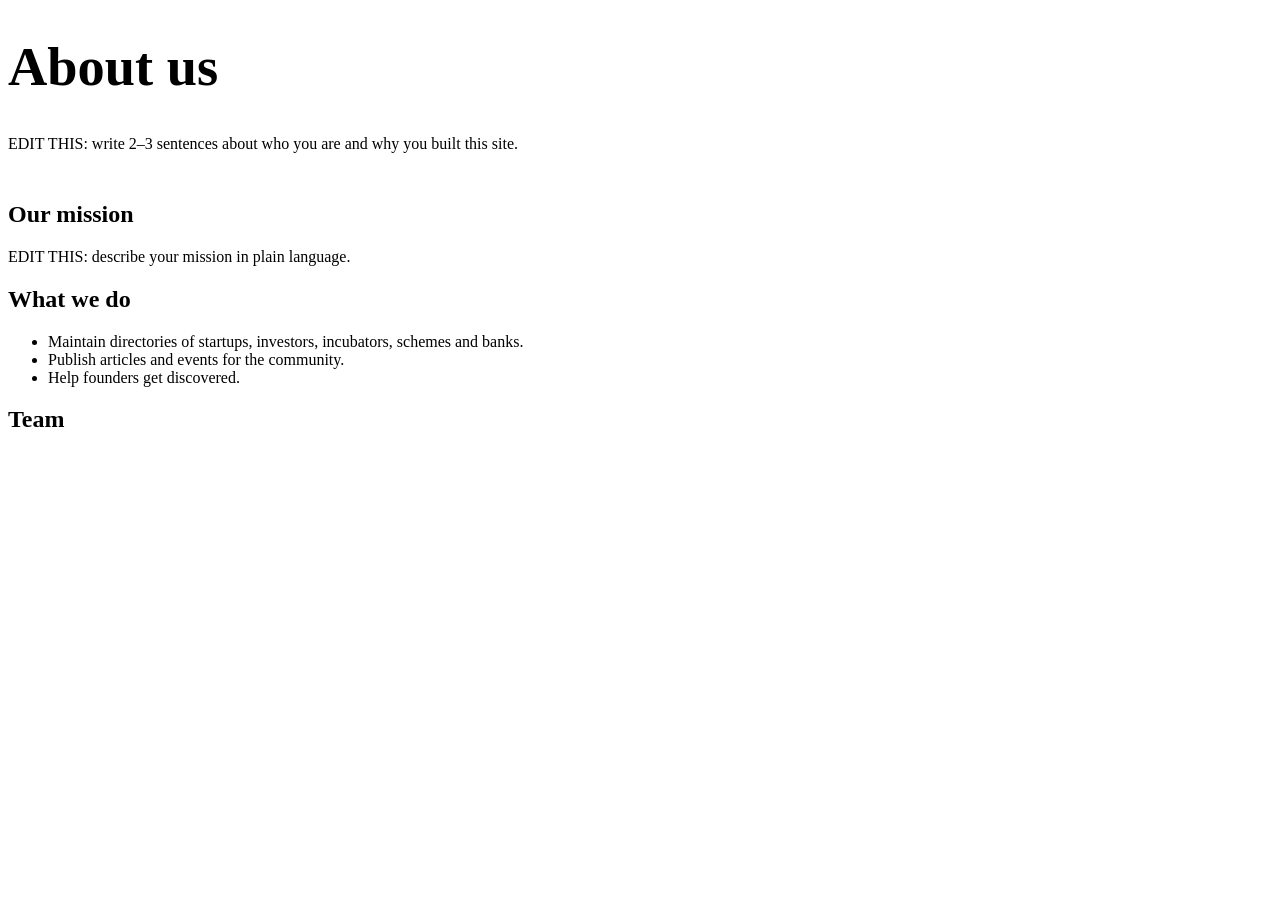
==== about.html @ 09feb03a "Add files via upload" ====
<!doctype html>
<html lang="en">
<head>
<meta charset="utf-8"><meta name="viewport" content="width=device-width,initial-scale=1">
<title>About</title>
<meta name="description" content="About us and the team.">
<link rel="preconnect" href="https://fonts.googleapis.com"><link rel="preconnect" href="https://fonts.gstatic.com" crossorigin>
<link href="https://fonts.googleapis.com/css2?family=Bricolage+Grotesque:opsz,wght@12..96,600;12..96,700;12..96,800&family=Instrument+Sans:wght@400;500;600;700&display=swap" rel="stylesheet">
<link rel="stylesheet" href="css/style.css">
</head>
<body data-page="about">
<main>
  <div class="page-hero wrap"><h1 style="font-size:clamp(2.1rem,4.6vw,3.4rem)">About us</h1>
    <p class="lead">EDIT THIS: write 2–3 sentences about who you are and why you built this site.</p></div>
  <section style="padding-top:12px"><div class="wrap prose">
    <h2>Our mission</h2><p>EDIT THIS: describe your mission in plain language.</p>
    <h2>What we do</h2><ul><li>Maintain directories of startups, investors, incubators, schemes and banks.</li><li>Publish articles and events for the community.</li><li>Help founders get discovered.</li></ul>
  </div></section>
  <section class="band" id="team-section"><div class="wrap"><div class="sec-head"><h2>Team</h2></div><div class="grid g3" id="team"></div></div></section>
</main>
<script src="js/config.js"></script><script src="js/sample-data.js"></script><script src="js/data.js"></script><script src="js/layout.js"></script><script src="js/pages.js"></script>
</body>
</html>
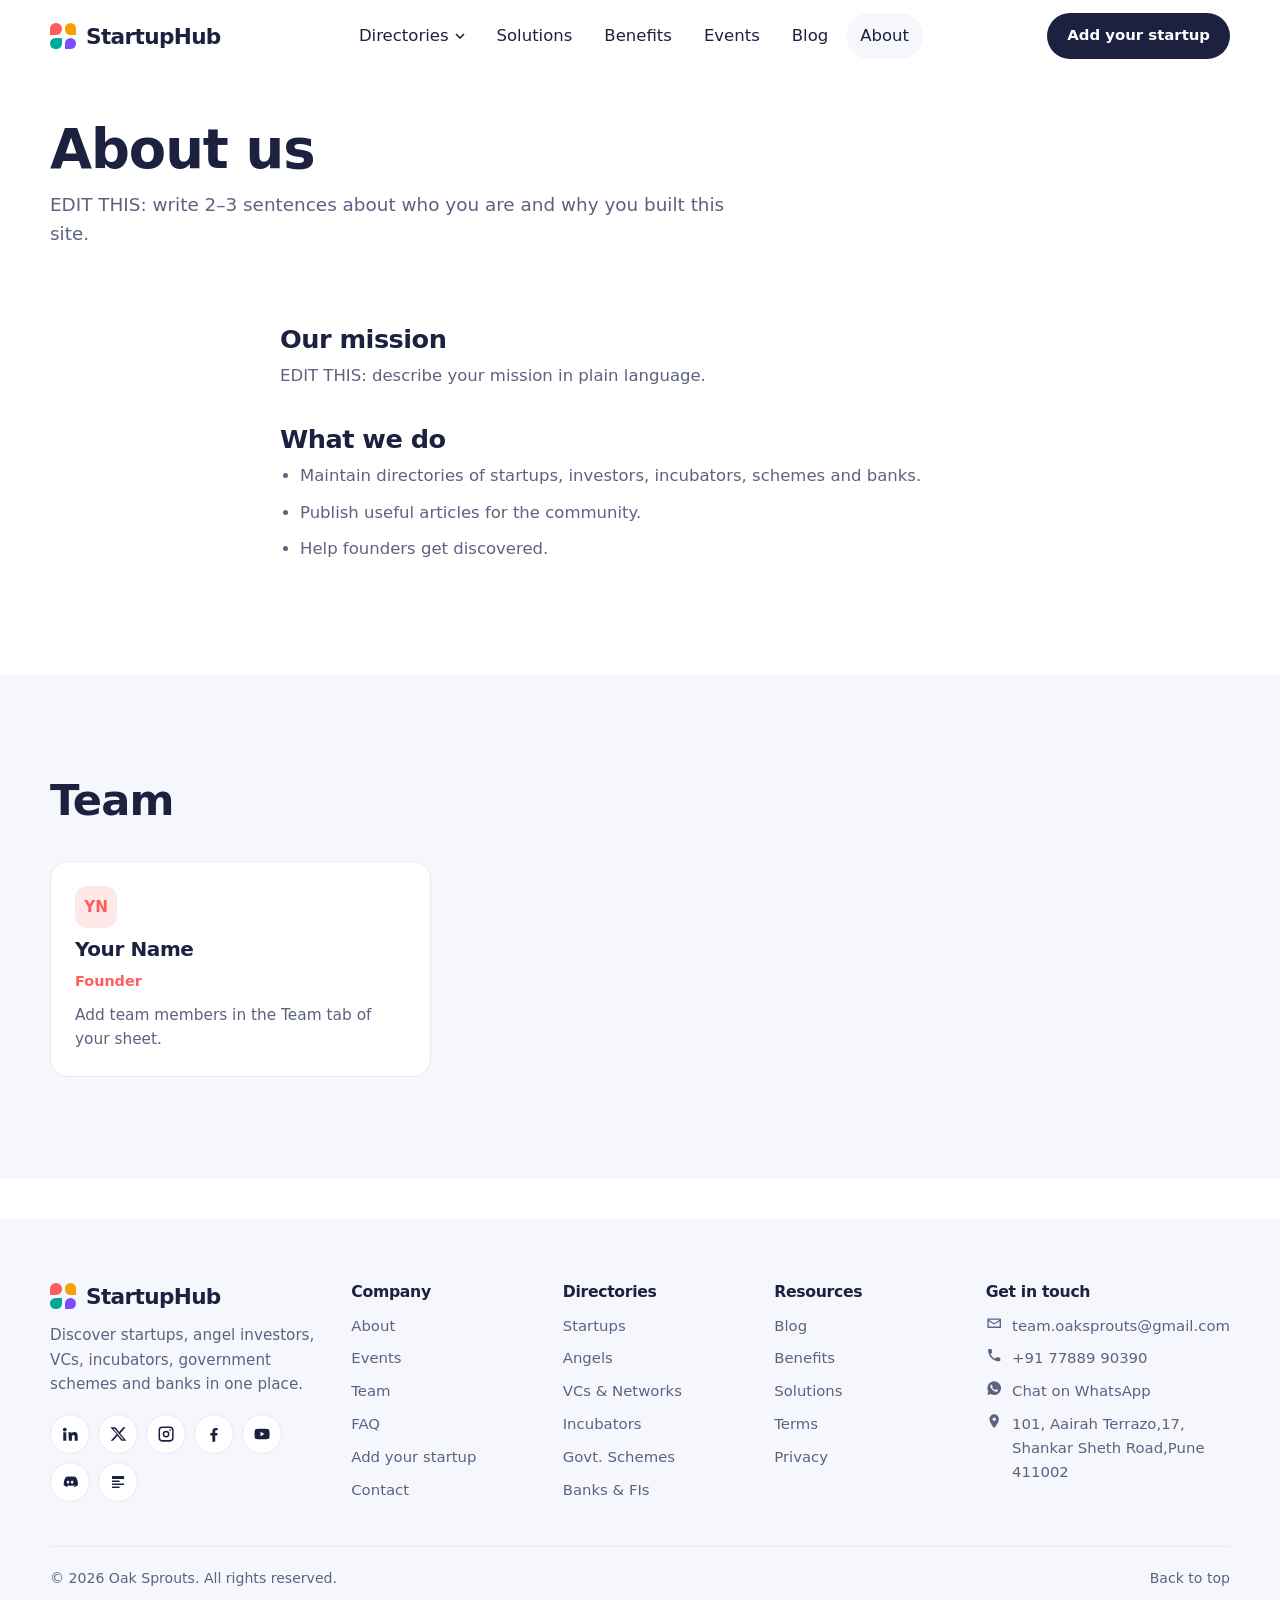
==== commit 97fe549a: "Add files via upload" ====
--- a/about.html
+++ b/about.html
@@ -14,7 +14,7 @@
     <p class="lead">EDIT THIS: write 2–3 sentences about who you are and why you built this site.</p></div>
   <section style="padding-top:12px"><div class="wrap prose">
     <h2>Our mission</h2><p>EDIT THIS: describe your mission in plain language.</p>
-    <h2>What we do</h2><ul><li>Maintain directories of startups, investors, incubators, schemes and banks.</li><li>Publish articles and events for the community.</li><li>Help founders get discovered.</li></ul>
+    <h2>What we do</h2><ul><li>Maintain directories of startups, investors, incubators, schemes and banks.</li><li>Publish useful articles for the community.</li><li>Help founders get discovered.</li></ul>
   </div></section>
   <section class="band" id="team-section"><div class="wrap"><div class="sec-head"><h2>Team</h2></div><div class="grid g3" id="team"></div></div></section>
 </main>
--- a/css/style.css
+++ b/css/style.css
@@ -0,0 +1,322 @@
+/* ===== Tokens ===== */
+:root{
+  --bg:#ffffff; --ink:#1d2140; --muted:#5c6280; --line:#e6e8f3; --soft:#f6f7fd;
+  --coral:#ff5c5c; --amber:#f5a200; --violet:#7c4dff; --teal:#00a99d; --blue:#2f80ed; --green:#22a559;
+  --r:18px; --r-sm:12px;
+  --display:"Bricolage Grotesque",system-ui,sans-serif; --body:"Instrument Sans",system-ui,sans-serif;
+  --shadow:0 1px 2px rgba(29,33,64,.06),0 8px 24px -12px rgba(29,33,64,.18);
+  --wrap:1180px;
+}
+*{box-sizing:border-box;margin:0}
+html{scroll-behavior:smooth;-webkit-text-size-adjust:100%}
+body{background:var(--bg);color:var(--ink);font:400 16.5px/1.6 var(--body);-webkit-font-smoothing:antialiased;overflow-x:hidden}
+body.lock{overflow:hidden}
+img{max-width:100%;display:block}
+a{color:inherit;text-decoration:none}
+button,input,select,textarea{font:inherit;color:inherit}
+:focus-visible{outline:3px solid var(--violet);outline-offset:2px;border-radius:6px}
+.wrap{width:min(var(--wrap),100% - 40px);margin-inline:auto}
+.ic{width:1.1em;height:1.1em;flex:none}
+h1,h2,h3,h4{font-family:var(--display);line-height:1.1;letter-spacing:-.02em;font-weight:700}
+h1{font-size:clamp(2.4rem,5.4vw,4.3rem);font-weight:800}
+h2{font-size:clamp(1.8rem,3.4vw,2.7rem)}
+h3{font-size:1.25rem}
+p.lead{font-size:1.15rem;color:var(--muted);max-width:60ch}
+section{padding:clamp(56px,8vw,104px) 0}
+.sec-head{display:flex;justify-content:space-between;align-items:flex-end;gap:20px;margin-bottom:36px;flex-wrap:wrap}
+.sec-head p{color:var(--muted);margin-top:8px;max-width:52ch}
+.link-arrow{display:inline-flex;gap:8px;align-items:center;font-weight:600;color:var(--violet)}
+.link-arrow:hover .ic{transform:translateX(4px)}
+.link-arrow .ic{transition:transform .2s}
+
+/* ===== Buttons ===== */
+.btn{display:inline-flex;align-items:center;gap:8px;justify-content:center;border-radius:999px;padding:13px 24px;font-weight:600;border:2px solid transparent;cursor:pointer;transition:transform .15s,box-shadow .15s,background .15s;white-space:nowrap}
+.btn:active{transform:scale(.97)}
+.btn-solid{background:var(--ink);color:#fff}
+.btn-solid:hover{background:var(--violet);box-shadow:0 8px 20px -8px var(--violet)}
+.btn-ghost{border-color:var(--line);background:#fff}
+.btn-ghost:hover{border-color:var(--ink)}
+.btn-color{background:var(--c,var(--violet));color:#fff}
+.btn-color:hover{box-shadow:0 8px 20px -8px var(--c,var(--violet))}
+.btn-sm{padding:9px 18px;font-size:.93rem}
+
+/* ===== Header ===== */
+.sample-bar{background:#fff7e0;border-bottom:1px solid #ffe3a0;text-align:center;font-size:.85rem;padding:7px 12px;color:#7a5200}
+.sample-bar code{background:#fff;padding:1px 6px;border-radius:5px}
+.site-header{position:sticky;top:0;z-index:50;background:rgba(255,255,255,.92);backdrop-filter:blur(10px);transition:box-shadow .2s}
+.site-header.scrolled{box-shadow:0 1px 0 var(--line)}
+.bar{display:flex;align-items:center;justify-content:space-between;height:72px;gap:20px}
+.brand{display:flex;align-items:center;gap:10px;font:800 1.35rem var(--display);letter-spacing:-.03em}
+.mark{display:grid;grid-template-columns:1fr 1fr;gap:3px;width:26px;height:26px}
+.mark i{border-radius:50% 50% 50% 0;display:block}
+.mark i:nth-child(1){background:var(--coral)} .mark i:nth-child(2){background:var(--amber);border-radius:50% 50% 0 50%}
+.mark i:nth-child(3){background:var(--teal);border-radius:50% 0 50% 50%} .mark i:nth-child(4){background:var(--violet)}
+.nav{display:flex;align-items:center;gap:4px}
+.nav-link{background:none;border:0;padding:10px 14px;border-radius:999px;font-weight:500;cursor:pointer;display:inline-flex;align-items:center;gap:6px;color:var(--ink)}
+.nav-link:hover,.nav-link.on{background:var(--soft)}
+.bar-right{display:flex;align-items:center;gap:10px}
+.nav-cta-m{display:none}
+.has-mega{position:relative}
+.mega{position:absolute;top:calc(100% + 10px);left:-120px;width:min(640px,92vw);background:#fff;border:1px solid var(--line);border-radius:var(--r);box-shadow:var(--shadow);padding:12px;display:none;grid-template-columns:1fr 1fr;gap:4px}
+.has-mega.open .mega{display:grid}
+.mega a{display:flex;gap:12px;padding:12px;border-radius:var(--r-sm)}
+.mega a:hover{background:var(--soft)}
+.mega i{width:12px;height:12px;border-radius:50%;background:var(--c);margin-top:7px;flex:none}
+.mega b{display:block;font-weight:600}.mega small{color:var(--muted);font-size:.84rem;line-height:1.35;display:block}
+.burger{display:none;width:44px;height:44px;border-radius:50%;border:1px solid var(--line);background:#fff;cursor:pointer;position:relative}
+.burger span{position:absolute;left:12px;right:12px;height:2px;background:var(--ink);transition:.2s}
+.burger span:first-child{top:17px}.burger span:last-child{top:25px}
+.burger[aria-expanded=true] span:first-child{top:21px;transform:rotate(45deg)}
+.burger[aria-expanded=true] span:last-child{top:21px;transform:rotate(-45deg)}
+
+/* ===== Hero ===== */
+.hero{padding:clamp(40px,6vw,84px) 0 clamp(48px,6vw,80px);position:relative;overflow:hidden}
+.hero-grid{display:grid;grid-template-columns:1.05fr .95fr;gap:48px;align-items:center}
+.hero h1 em{font-style:normal;background:linear-gradient(transparent 62%,#ffd9d9 62%)}
+.hero .lead{margin:22px 0 30px}
+.hero-actions{display:flex;gap:12px;flex-wrap:wrap}
+.shape{position:absolute;z-index:-1;border-radius:50%}
+.s1{width:220px;height:220px;background:#ffe9e9;top:-60px;right:-60px}
+.s2{width:120px;height:120px;background:#e4fbf8;bottom:30px;left:-40px;border-radius:30px;transform:rotate(18deg)}
+.s3{width:70px;height:70px;background:#ece5ff;top:40%;right:44%;border-radius:50% 50% 0 50%}
+
+/* Search console */
+.console{background:#fff;border:1.5px solid var(--line);border-radius:26px;box-shadow:var(--shadow);padding:18px}
+.console h2{font-size:1.15rem;margin:2px 4px 12px}
+.tabs{display:flex;gap:6px;flex-wrap:wrap;margin-bottom:12px}
+.tab{border:1.5px solid var(--line);background:#fff;border-radius:999px;padding:7px 14px;font-size:.88rem;font-weight:600;cursor:pointer;display:inline-flex;align-items:center;gap:7px}
+.tab i{width:9px;height:9px;border-radius:50%;background:var(--c)}
+.tab:hover{border-color:var(--c)}
+.tab[aria-selected=true]{background:var(--c);border-color:var(--c);color:#fff}
+.tab[aria-selected=true] i{background:#fff}
+.sbox{display:flex;align-items:center;gap:10px;border:1.5px solid var(--line);border-radius:16px;padding:0 14px;background:var(--soft)}
+.sbox:focus-within{border-color:var(--sc,var(--violet));background:#fff}
+.sbox input{flex:1;border:0;background:none;padding:15px 0;outline:0;min-width:0}
+.results{margin-top:10px;display:grid;gap:4px;max-height:280px;overflow:auto}
+.res{display:flex;gap:12px;align-items:center;padding:10px;border-radius:12px}
+.res:hover{background:var(--soft)}
+.res small{color:var(--muted);display:block;font-size:.84rem}
+.res .go{margin-left:auto;color:var(--muted)}
+.empty{padding:22px 10px;text-align:center;color:var(--muted)}
+.av{width:42px;height:42px;border-radius:12px;display:grid;place-items:center;font:700 .95rem var(--display);background:color-mix(in srgb,var(--c) 14%,#fff);color:var(--c);flex:none;overflow:hidden}
+.av img{width:100%;height:100%;object-fit:cover}
+
+/* Stats */
+.stats{display:grid;grid-template-columns:repeat(6,1fr);gap:14px;margin-top:56px}
+.stat{border-radius:var(--r);padding:20px 18px;background:color-mix(in srgb,var(--c) 10%,#fff);position:relative}
+.stat b{display:block;font:800 clamp(1.7rem,3vw,2.3rem) var(--display);color:var(--c);letter-spacing:-.03em}
+.stat span{font-weight:600}
+.stat small{display:block;color:var(--muted);font-size:.82rem;margin-top:2px}
+
+/* ===== Cards ===== */
+.grid{display:grid;gap:18px}
+.g3{grid-template-columns:repeat(3,1fr)} .g2{grid-template-columns:repeat(2,1fr)} .g4{grid-template-columns:repeat(4,1fr)}
+.card{background:#fff;border:1.5px solid var(--line);border-radius:var(--r);padding:24px;transition:border-color .2s,transform .2s,box-shadow .2s;display:flex;flex-direction:column;gap:10px;position:relative}
+a.card:hover,.card.click:hover{border-color:var(--c,var(--ink));transform:translateY(-3px);box-shadow:0 14px 30px -18px var(--c,var(--ink))}
+.card p{color:var(--muted);font-size:.96rem}
+.chip{display:inline-block;padding:3px 11px;border-radius:999px;font-size:.78rem;font-weight:600;background:color-mix(in srgb,var(--c,var(--violet)) 12%,#fff);color:var(--c,var(--violet))}
+.chips{display:flex;gap:6px;flex-wrap:wrap}
+.chip.plain{background:var(--soft);color:var(--muted)}
+.dot-icon{width:46px;height:46px;border-radius:14px;background:var(--c);display:grid;place-items:center;color:#fff}
+.dot-icon .ic{width:22px;height:22px}
+.prod{min-height:200px;justify-content:space-between}
+.prod .big{font:800 1.5rem var(--display);color:var(--c)}
+.adv{background:color-mix(in srgb,var(--c) 7%,#fff);border-color:transparent}
+.adv small{font-weight:700;color:var(--c)}
+.band{background:var(--soft)}
+
+/* ===== Marquee ===== */
+.marquee{overflow:hidden;mask-image:linear-gradient(90deg,transparent,#000 8%,#000 92%,transparent)}
+.track{display:flex;gap:16px;width:max-content;animation:slide 40s linear infinite}
+.marquee:hover .track{animation-play-state:paused}
+.logo-pill{border:1.5px solid var(--line);background:#fff;border-radius:14px;height:68px;min-width:160px;padding:0 22px;display:grid;place-items:center;font:700 1rem var(--display);color:var(--muted)}
+.logo-pill img{max-height:40px;width:auto}
+@keyframes slide{to{transform:translateX(-50%)}}
+
+/* ===== CTA / newsletter ===== */
+.cta{background:var(--ink);color:#fff;border-radius:32px;padding:clamp(32px,6vw,64px);display:grid;grid-template-columns:1.2fr 1fr;gap:32px;align-items:center;position:relative;overflow:hidden}
+.cta p{color:#c8cbe6;margin-top:10px}
+.cta .dots{position:absolute;right:-30px;top:-30px;display:grid;grid-template-columns:repeat(3,38px);gap:10px;opacity:.95}
+.cta .dots i{width:38px;height:38px;border-radius:50%}
+.nl{display:flex;gap:8px;background:#fff;padding:6px;border-radius:999px}
+.nl input{flex:1;border:0;padding:10px 16px;border-radius:999px;outline:0;min-width:0;color:var(--ink)}
+.nl-msg{font-size:.9rem;margin-top:10px;min-height:1.2em}
+
+/* ===== Directory page ===== */
+.page-hero{padding:48px 0 28px}
+.page-hero p{color:var(--muted);margin-top:10px;max-width:60ch}
+.toolbar{position:sticky;top:72px;z-index:20;background:rgba(255,255,255,.95);backdrop-filter:blur(8px);padding:14px 0;border-bottom:1px solid var(--line)}
+.filters{display:grid;grid-template-columns:2fr 1fr 1fr 1fr auto;gap:10px;margin-top:14px}
+.sel{border:1.5px solid var(--line);border-radius:14px;padding:12px 14px;background:#fff;min-width:0}
+.meta{display:flex;justify-content:space-between;color:var(--muted);font-size:.92rem;margin:22px 0 14px;flex-wrap:wrap;gap:8px}
+.item{cursor:pointer;text-align:left}
+.item .top{display:flex;gap:14px;align-items:center}
+.item h3{font-size:1.1rem}
+.item .tag{color:var(--muted);font-size:.9rem}
+.item .foot{display:flex;justify-content:space-between;align-items:center;margin-top:auto;padding-top:8px;color:var(--muted);font-size:.86rem}
+.new{position:absolute;top:14px;right:14px;background:var(--green);color:#fff;font-size:.7rem;font-weight:700;border-radius:999px;padding:2px 9px}
+.more{display:flex;justify-content:center;margin-top:30px}
+
+/* Modal */
+.modal{position:fixed;inset:0;background:rgba(29,33,64,.5);display:none;place-items:center;z-index:100;padding:20px}
+.modal.open{display:grid}
+.sheet{background:#fff;border-radius:26px;width:min(640px,100%);max-height:88vh;overflow:auto;padding:30px;position:relative;animation:pop .22s ease-out}
+@keyframes pop{from{transform:translateY(14px);opacity:0}}
+.sheet .x{position:absolute;top:16px;right:16px;width:40px;height:40px;border-radius:50%;border:1px solid var(--line);background:#fff;cursor:pointer;font-size:1.2rem}
+.sheet h2{font-size:1.7rem;margin:14px 0 4px}
+.kv{display:grid;grid-template-columns:130px 1fr;gap:8px 16px;margin:20px 0;font-size:.97rem}
+.kv dt{color:var(--muted)} .kv dd{margin:0;font-weight:500;word-break:break-word}
+
+/* ===== Simple pages ===== */
+.prose{max-width:720px}.prose h2{margin:36px 0 10px;font-size:1.6rem}.prose p,.prose li{color:var(--muted);margin-bottom:10px}.prose ul{padding-left:20px}
+.row{display:flex;gap:16px;align-items:center}
+.date-badge{width:64px;height:68px;border-radius:14px;background:color-mix(in srgb,var(--c) 12%,#fff);color:var(--c);display:grid;place-items:center;text-align:center;font:800 1.4rem/1 var(--display);flex:none}
+.date-badge small{font:600 .72rem var(--body);display:block;text-transform:none}
+details{border:1.5px solid var(--line);border-radius:var(--r-sm);padding:16px 20px;background:#fff}
+details+details{margin-top:10px}
+summary{cursor:pointer;font-weight:600;list-style:none;display:flex;justify-content:space-between;gap:14px}
+summary::after{content:"+";font-size:1.4rem;line-height:1;color:var(--violet)}
+details[open] summary::after{content:"–"}
+details p{color:var(--muted);margin-top:10px}
+.plan.featured{border-color:var(--c);box-shadow:0 20px 40px -24px var(--c)}
+.plan .price{font:800 2.4rem var(--display)}
+.plan ul{list-style:none;padding:0;display:grid;gap:8px;margin:8px 0 14px}
+.plan li::before{content:"✓";color:var(--c);font-weight:800;margin-right:10px}
+form.stack{display:grid;gap:12px}
+form.stack input,form.stack textarea,form.stack select{border:1.5px solid var(--line);border-radius:14px;padding:13px 15px;width:100%}
+form.stack textarea{min-height:130px;resize:vertical}
+.tabs-lg .tab{padding:10px 18px;font-size:.95rem}
+
+/* ===== Footer ===== */
+.site-footer{background:var(--soft);padding:64px 0 28px;margin-top:40px}
+.ftop{display:grid;grid-template-columns:1.5fr repeat(4,1fr);gap:32px}
+.fbrand p{color:var(--muted);margin:14px 0 18px;max-width:34ch;font-size:.95rem}
+.socials{display:flex;gap:8px;flex-wrap:wrap}
+.soc{width:40px;height:40px;border-radius:50%;display:grid;place-items:center;background:#fff;border:1px solid var(--line)}
+a.soc:hover{background:var(--ink);color:#fff}
+.soc.is-empty{opacity:.4;border-style:dashed;cursor:help}
+.fcol h4{font-size:.98rem;margin-bottom:14px}
+.fcol ul{list-style:none;padding:0;display:grid;gap:9px;font-size:.93rem;color:var(--muted)}
+.fcol a:hover{color:var(--violet)}
+.fcontact li a,.fcontact li{display:flex;gap:10px;align-items:flex-start}
+.fcontact .is-empty{opacity:.55;font-style:italic;cursor:help}
+.fbot{display:flex;justify-content:space-between;border-top:1px solid var(--line);margin-top:44px;padding-top:20px;color:var(--muted);font-size:.88rem;flex-wrap:wrap;gap:10px}
+
+/* ===== Responsive ===== */
+@media (max-width:1000px){
+  .hero-grid,.cta{grid-template-columns:1fr}
+  .stats{grid-template-columns:repeat(3,1fr)}
+  .g4{grid-template-columns:repeat(2,1fr)} .g3{grid-template-columns:repeat(2,1fr)}
+  .ftop{grid-template-columns:1fr 1fr}.fbrand{grid-column:1/-1}
+  .filters{grid-template-columns:1fr 1fr}.filters .sbox{grid-column:1/-1}
+  .burger{display:block}
+  .hide-m{display:none}
+  .nav{position:fixed;inset:72px 0 0;background:#fff;flex-direction:column;align-items:stretch;padding:20px;overflow:auto;display:none;gap:2px}
+  .nav.open{display:flex}
+  .nav-link{justify-content:space-between;font-size:1.1rem;padding:14px}
+  .nav-cta-m{display:inline-flex;margin-top:12px}
+  .mega{position:static;width:auto;box-shadow:none;border:0;grid-template-columns:1fr;padding:0 0 8px}
+  .toolbar{position:static}
+}
+@media (max-width:620px){
+  .g3,.g2,.g4{grid-template-columns:1fr}
+  .stats{grid-template-columns:repeat(2,1fr)}
+  .ftop{grid-template-columns:1fr}
+  .kv{grid-template-columns:1fr;gap:2px}.kv dd{margin-bottom:10px}
+  .nl{flex-direction:column;border-radius:20px}
+}
+@media (prefers-reduced-motion:reduce){*{animation:none!important;transition:none!important;scroll-behavior:auto!important}}
+
+/* ===================== v2 additions ===================== */
+.chip.warn{--c:#c2410c;background:#fff1e6;color:#c2410c}
+a.chip.facet{text-decoration:none;transition:background .15s,color .15s,transform .15s}
+a.chip.facet:hover{background:var(--c,var(--violet));color:#fff}
+.card .foot{flex-wrap:wrap;gap:8px}
+.cmp{display:inline-flex;align-items:center;gap:6px;font-weight:600;color:var(--ink);cursor:pointer;padding:5px 10px;border:1.5px solid var(--line);border-radius:999px;background:#fff;font-size:.82rem}
+.cmp:hover{border-color:var(--c)}
+.cmp input{accent-color:var(--c,var(--violet));width:16px;height:16px;margin:0}
+.facet-active{display:inline-flex;gap:8px;align-items:center;background:color-mix(in srgb,var(--dir,var(--violet)) 12%,#fff);color:var(--ink);padding:5px 8px 5px 14px;border-radius:999px;font-size:.9rem}
+.facet-active a{display:grid;place-items:center;width:24px;height:24px;border-radius:50%;background:#fff;font-weight:700}
+.meta{align-items:center}
+
+/* detail pop-up (startups) */
+.sheet .blk{margin-top:20px}
+.sheet .blk h4{font:700 .95rem var(--display);margin-bottom:6px}
+.sheet .blk p{color:var(--muted)}
+.sheet .actions{display:flex;gap:10px;margin-top:26px;flex-wrap:wrap}
+.founders{display:grid;gap:12px}
+.fcard{display:flex;gap:12px;padding:14px;border:1.5px solid var(--line);border-radius:14px}
+.fcard small{display:block;color:var(--muted)}
+.fcard p{font-size:.92rem;margin:4px 0}
+
+/* compare bar */
+.cmpbar{position:fixed;left:0;right:0;bottom:0;z-index:60;background:#fff;border-top:1.5px solid var(--line);box-shadow:0 -10px 30px -18px rgba(29,33,64,.35)}
+.cmpbar[hidden]{display:none}
+.cmpbar-in{display:flex;gap:14px;justify-content:space-between;align-items:center;padding:12px 0}
+.cmp-items{display:flex;gap:8px;flex-wrap:wrap;align-items:center;min-width:0}
+.cmp-title{font-weight:700}
+.cmp-pill{display:inline-flex;align-items:center;gap:6px;background:#ffecec;color:#b42318;border-radius:999px;padding:5px 6px 5px 12px;font-size:.88rem;font-weight:600;max-width:200px}
+.cmp-pill button{border:0;background:#fff;border-radius:50%;width:22px;height:22px;cursor:pointer;line-height:1;font-weight:700}
+.cmp-hint{color:var(--muted);font-size:.88rem}
+.cmp-act{display:flex;gap:8px;flex:none}
+.btn.off{opacity:.45;cursor:not-allowed}
+body:has(.cmpbar:not([hidden])) .site-footer{padding-bottom:110px}
+.toast{position:fixed;left:50%;bottom:90px;transform:translate(-50%,20px);background:var(--ink);color:#fff;padding:12px 18px;border-radius:12px;opacity:0;pointer-events:none;transition:.25s;z-index:120;max-width:90vw}
+.toast.on{opacity:1;transform:translate(-50%,0)}
+
+/* compare page */
+.cmp-tools{display:flex;gap:10px;align-items:center;flex-wrap:wrap;margin-bottom:16px}
+.switch{display:inline-flex;gap:8px;align-items:center;font-weight:600;cursor:pointer}
+.switch input{width:18px;height:18px;accent-color:var(--violet)}
+.cmp-scroll{overflow-x:auto;border:1.5px solid var(--line);border-radius:var(--r);background:#fff}
+.ctable{border-collapse:separate;border-spacing:0;width:100%;min-width:640px;table-layout:fixed}
+.ctable th,.ctable td{padding:14px 16px;text-align:left;vertical-align:top;border-bottom:1px solid var(--line);font-size:.95rem;word-wrap:break-word}
+.ctable thead th{position:sticky;top:0;background:#fff;z-index:2;border-bottom:2px solid var(--line)}
+.ctable tbody th{width:150px;color:var(--muted);font-weight:600;background:var(--soft);position:sticky;left:0;z-index:1}
+.ctable thead th:first-child{width:150px;position:sticky;left:0;z-index:3;background:#fff}
+.ctable tr.diff td{background:#fffaf0}
+.ctable tr:last-child th,.ctable tr:last-child td{border-bottom:0}
+.chead{display:grid;gap:6px;justify-items:start}
+.chead small{color:var(--muted);font-weight:400}
+.chead .rm{border:0;background:none;color:#b42318;font-weight:600;cursor:pointer;padding:0;text-decoration:underline}
+.empty-state{text-align:center;padding:60px 20px;display:grid;gap:14px;justify-items:center}
+.empty-state p{color:var(--muted);max-width:46ch}
+
+/* add-startup form */
+.sform{display:grid;gap:30px;max-width:860px}
+.sform .panel{border:1.5px solid var(--line);border-radius:var(--r);padding:clamp(18px,3vw,30px);display:grid;gap:16px;background:#fff}
+.sform h2{font-size:1.35rem}
+.sform .sub{color:var(--muted);margin-top:-8px;font-size:.95rem}
+.sform .grid2{display:grid;grid-template-columns:1fr 1fr;gap:14px}
+.sform label{display:grid;gap:6px;font-weight:600;font-size:.92rem}
+.sform label small{font-weight:400;color:var(--muted)}
+.sform .wide{grid-column:1/-1}
+.sform input,.sform textarea,.sform select{border:1.5px solid var(--line);border-radius:12px;padding:12px 14px;width:100%;background:#fff;font-weight:400}
+.sform textarea{min-height:110px;resize:vertical}
+.sform input:focus,.sform textarea:focus,.sform select:focus{border-color:var(--violet);outline:0}
+.sform .frow{border:1.5px dashed var(--line);border-radius:14px;padding:14px;display:grid;grid-template-columns:1fr 1fr;gap:12px}
+.sform .frow legend{padding:0 8px;font-weight:700;color:var(--violet)}
+.sform .check{display:flex;gap:10px;align-items:flex-start;font-weight:400}
+.sform .check input{width:20px;height:20px;margin-top:3px;flex:none;accent-color:var(--violet)}
+.hp{position:absolute!important;left:-9999px;width:1px;height:1px;overflow:hidden}
+.smsg{min-height:1.3em;font-weight:600}.smsg.err{color:#b42318}
+.notice{background:#fff7e0;border:1px solid #ffe3a0;color:#7a5200;padding:14px 18px;border-radius:14px;max-width:860px}
+.done{max-width:640px;text-align:center;margin:30px auto;display:grid;gap:14px;justify-items:center}
+@media (max-width:620px){.sform .grid2,.sform .frow{grid-template-columns:1fr}.cmpbar-in{flex-direction:column;align-items:stretch}.cmp-act{justify-content:flex-end}}
+
+.fcard .fname{font-weight:700;display:block}.fcard .fname:hover{color:var(--violet);text-decoration:underline}
+
+
+/* v3 additions: logos/photos, blog pictures, portfolio strip */
+.av img{object-fit:contain;padding:5px;background:#fff}
+.av.ph{border-radius:50%}
+.av.ph img{object-fit:cover;padding:0}
+.sel[hidden]{display:none}
+.smsg.ok{color:#15803d}
+.card.blog{overflow:hidden}
+.bimg{margin:-24px -24px 6px;aspect-ratio:16/9;overflow:hidden;background:color-mix(in srgb,var(--c,#7c4dff) 12%,#fff)}
+.bimg img{width:100%;height:100%;object-fit:cover;display:block}
+.bimg.ph{display:grid;place-items:center;text-align:center;padding:12px;font:700 1rem var(--display);color:var(--c,#7c4dff)}
+.pf-pill{display:flex;align-items:center;gap:12px;border:1.5px solid var(--line);background:#fff;border-radius:16px;height:68px;min-width:190px;padding:0 20px 0 14px;font:700 1rem var(--display);color:var(--ink);text-decoration:none;white-space:nowrap;transition:border-color .2s,transform .2s}
+.pf-pill:hover{border-color:var(--c,#7c4dff);transform:translateY(-2px)}
+.pf-pill .av{width:42px;height:42px}
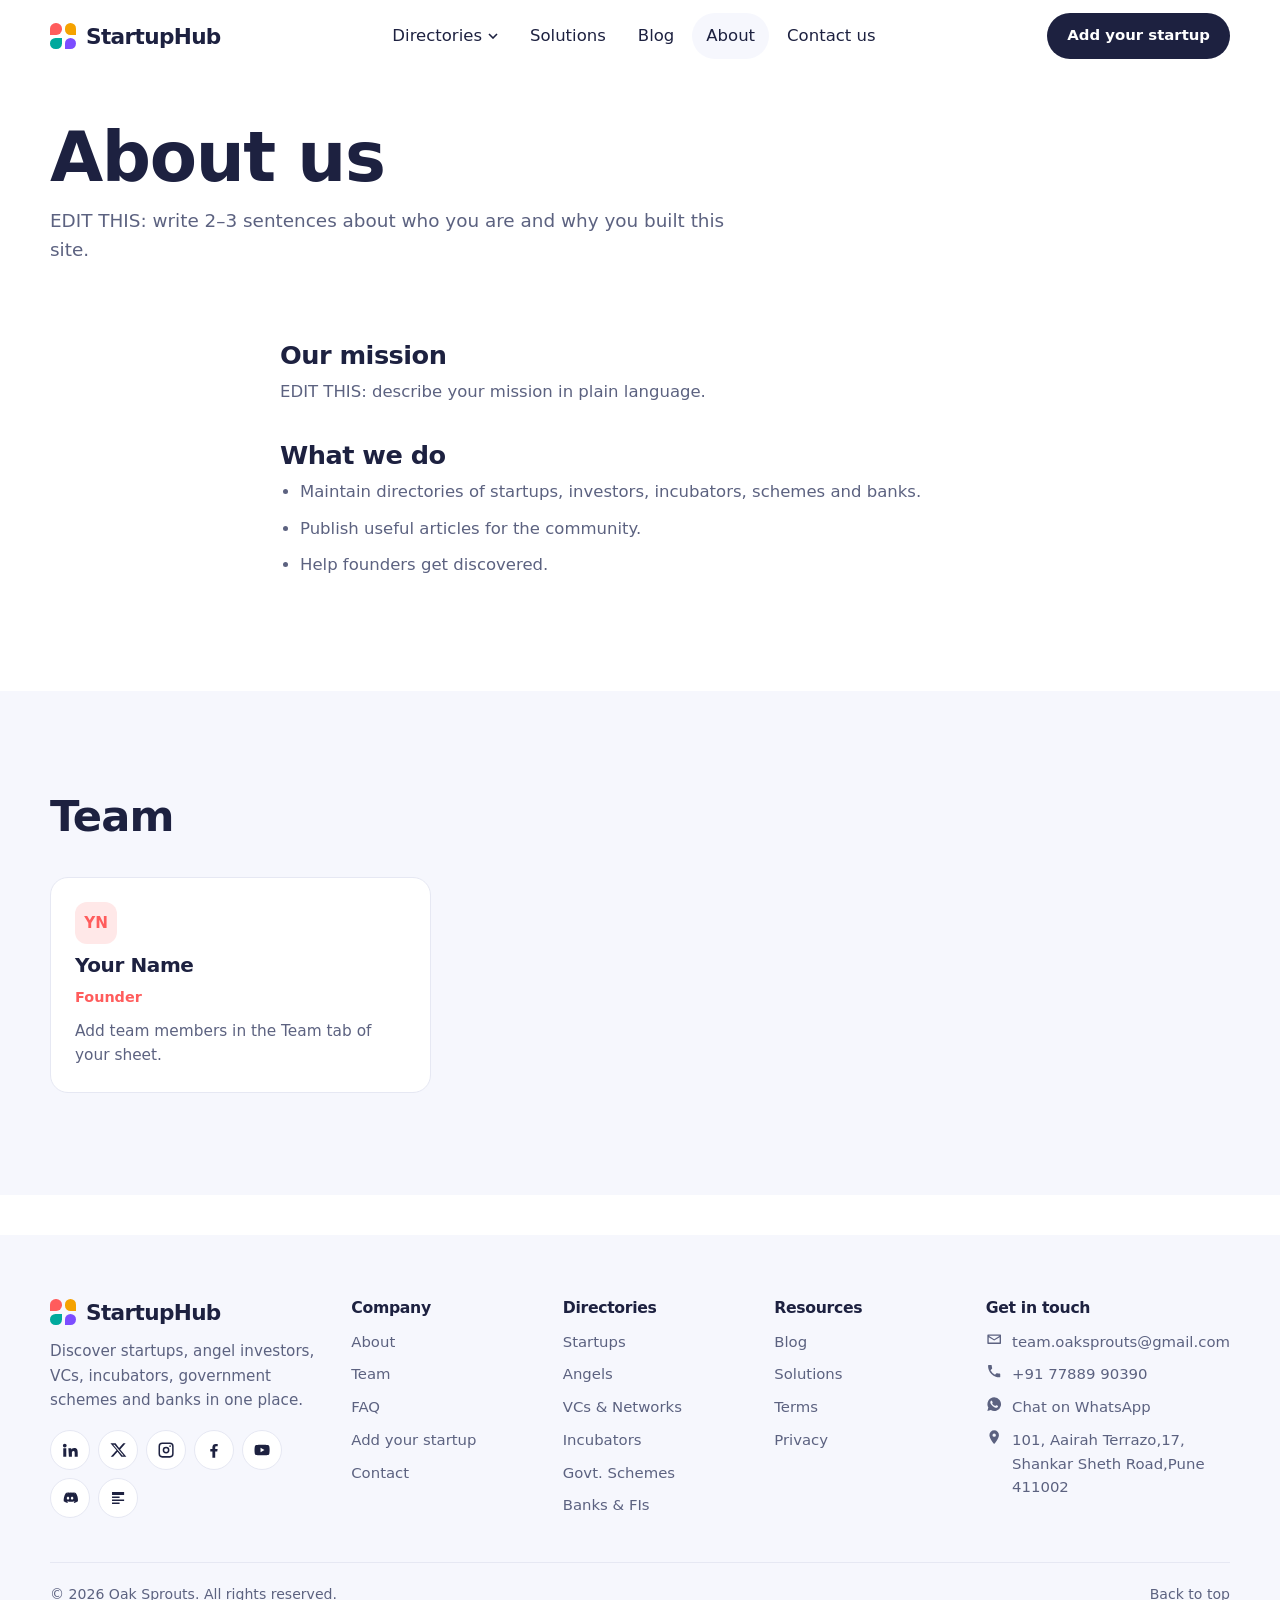
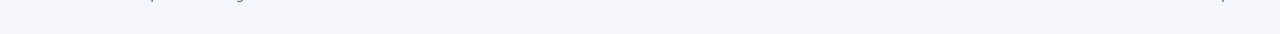
==== commit 210c80ab: "Add files via upload" ====
--- a/about.html
+++ b/about.html
@@ -4,13 +4,13 @@
 <meta charset="utf-8"><meta name="viewport" content="width=device-width,initial-scale=1">
 <title>About</title>
 <meta name="description" content="About us and the team.">
-<link rel="preconnect" href="https://fonts.googleapis.com"><link rel="preconnect" href="https://fonts.gstatic.com" crossorigin>
-<link href="https://fonts.googleapis.com/css2?family=Bricolage+Grotesque:opsz,wght@12..96,600;12..96,700;12..96,800&family=Instrument+Sans:wght@400;500;600;700&display=swap" rel="stylesheet">
+<link rel="preconnect" href="https://api.fontshare.com"><link rel="preconnect" href="https://cdn.fontshare.com" crossorigin>
+<link href="https://api.fontshare.com/v2/css?f[]=roundo@400,500,600&display=swap" rel="stylesheet">
 <link rel="stylesheet" href="css/style.css">
 </head>
 <body data-page="about">
 <main>
-  <div class="page-hero wrap"><h1 style="font-size:clamp(2.1rem,4.6vw,3.4rem)">About us</h1>
+  <div class="page-hero wrap"><h1>About us</h1>
     <p class="lead">EDIT THIS: write 2–3 sentences about who you are and why you built this site.</p></div>
   <section style="padding-top:12px"><div class="wrap prose">
     <h2>Our mission</h2><p>EDIT THIS: describe your mission in plain language.</p>
